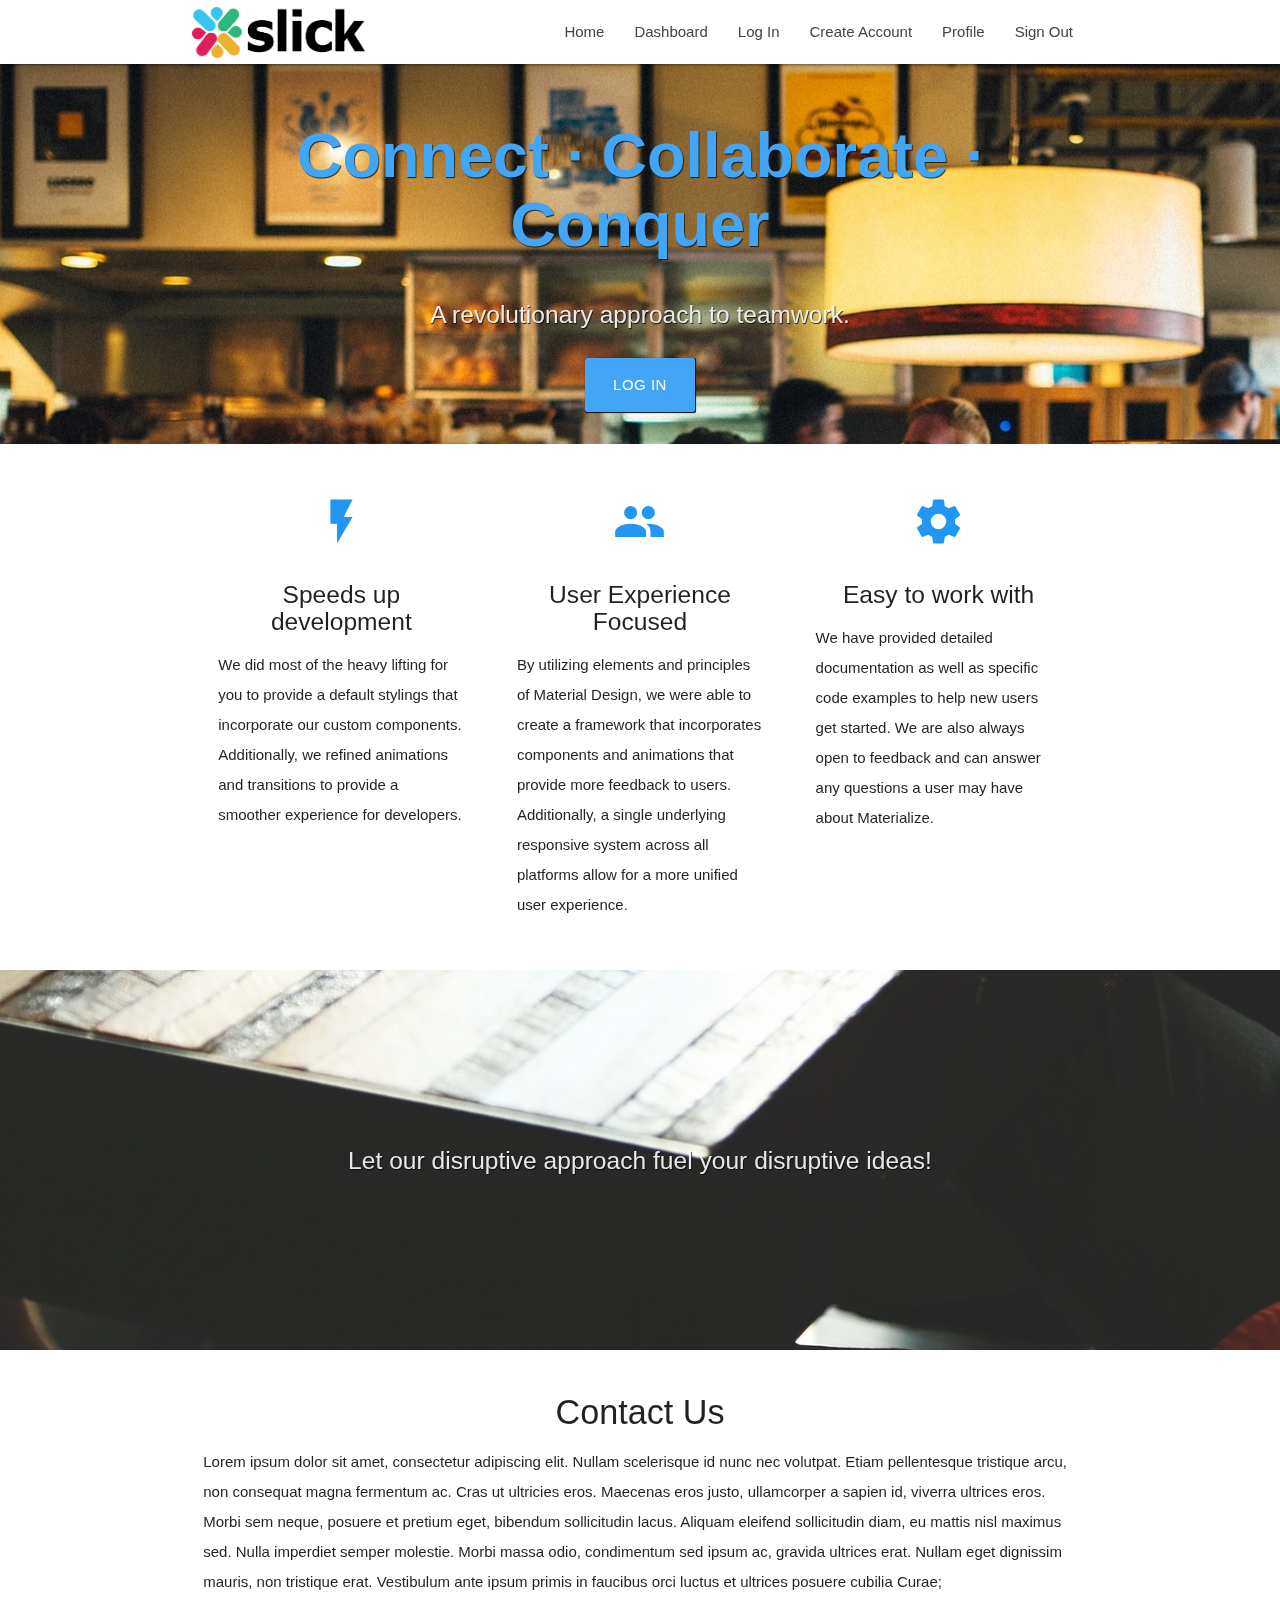
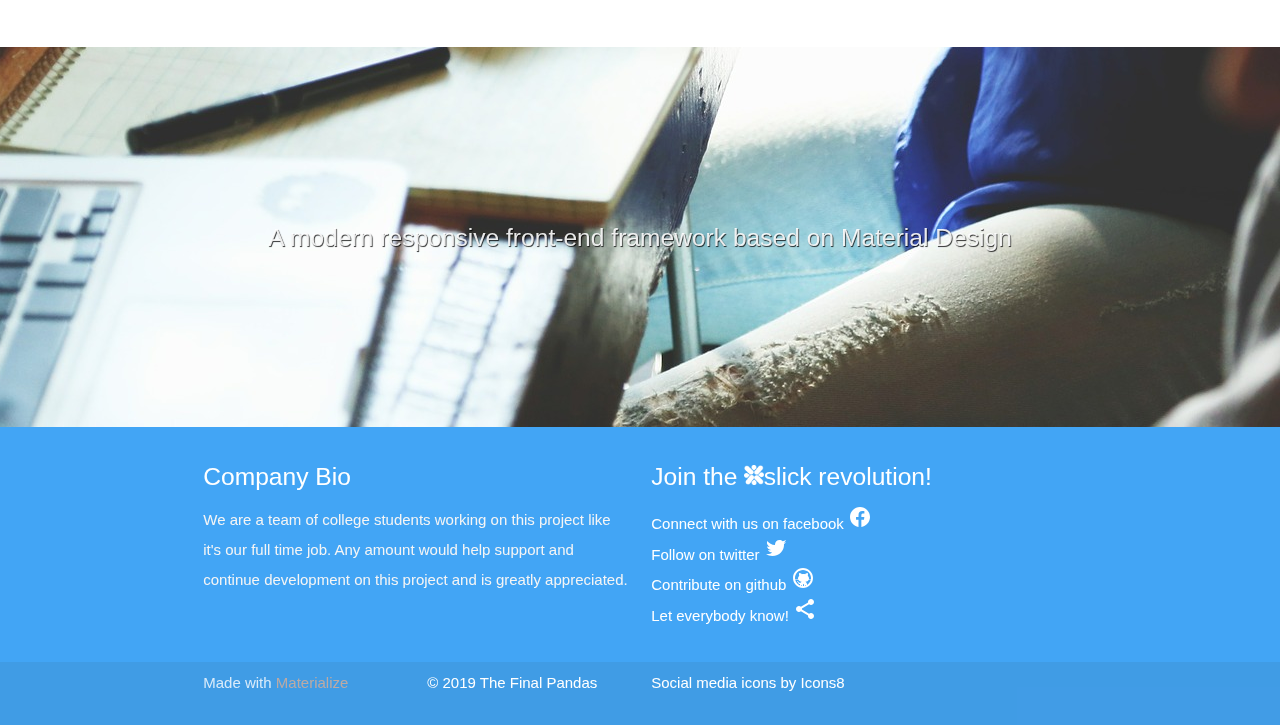
==== index.html @ f9eb0815 "Add files via upload" ====
<!DOCTYPE html>
<html lang="en">
  <head>
    <meta http-equiv="Content-Type" content="text/html; charset=UTF-8" />
    <meta name="viewport" content="width=device-width, initial-scale=1" />
    <link
      rel="shortcut icon"
      type="image/svg"
      href="./images/logo-colors-only.svg"
    />
    <title>slick</title>

    <!-- CSS  -->
    <link
      href="https://fonts.googleapis.com/icon?family=Material+Icons"
      rel="stylesheet"
    />
    <link
      href="css/materialize.css"
      type="text/css"
      rel="stylesheet"
      media="screen,projection"
    />
    <link
      rel="stylesheet"
      href="https://cdnjs.cloudflare.com/ajax/libs/font-awesome/4.7.0/css/font-awesome.min.css"
    />
    <link
      href="css/style.css"
      type="text/css"
      rel="stylesheet"
      media="screen,projection"
    />
  </head>
  <body>
    <nav class="white" role="navigation">
      <div class="nav-wrapper container">
        <a href="./index.html ">
          <img
            src="./images/slick-logo.png"
            alt="Slick Logo"
            id="logo-container"
            class="brand-logo"
            style="max-height: 80%; margin-top: .75%"
        /></a>

        <ul class="right hide-on-med-and-down">
          <li><a href="./index.html">Home</a></li>
          <li><a href="./dashboard.html">Dashboard</a></li>
          <li><a href="./userform.html">Log In</a></li>
          <li><a href="./userform.html">Create Account</a></li>
          <li><a href="#">Profile</a></li>
          <li><a href="#">Sign Out</a></li>
        </ul>

        <ul id="nav-mobile" class="sidenav">
          <li><a href="./index.html">Home</a></li>
          <li><a href="./dashboard.html">Dashboard</a></li>
          <li><a href="./userform.html">Log In</a></li>
          <li><a href="./userform.html">Create Account</a></li>
          <li><a href="#">Profile</a></li>
          <li><a href="#">Sign Out</a></li>
        </ul>
        <a href="#" data-target="nav-mobile" class="sidenav-trigger"
          ><i class="material-icons black-text">menu</i></a
        >
      </div>
    </nav>

    <div id="index-banner" class="parallax-container">
      <div class="section no-pad-bot">
        <div class="container">
          <br /><br />
          <h1
            class="header center blue-text text-lighten-1 text-shadow"
            style="font-weight: 600"
          >
            Connect
            <span class="hide-on-med-and-down">&#8729;</span>
            Collaborate
            <span class="hide-on-med-and-down">&#8729;</span>
            Conquer
          </h1>
          <div class="row center">
            <!-- <h5 class="header col s12 light"> -->
            <h5 class="header col s12 image-text text-shadow">
              A revolutionary approach to teamwork.
            </h5>
          </div>
          <div class="row center">
            <a
              href="./dashboard.html"
              id="download-button"
              class="btn-large waves-effect waves-light blue lighten-1 box-shadow"
              >Log In</a
            >
          </div>
          <br /><br />
        </div>
      </div>
      <div class="parallax">
        <img src="./images/background1.jpg" alt="Unsplashed background img 1" />
      </div>
    </div>

    <div class="container">
      <div class="section">
        <!--   Icon Section   -->
        <div class="row">
          <div class="col s12 m4">
            <div class="icon-block">
              <h2 class="center slick-blue-text">
                <i class="material-icons blue-text lighten-1">flash_on</i>
              </h2>
              <h5 class="center">Speeds up development</h5>

              <p class="light">
                We did most of the heavy lifting for you to provide a default
                stylings that incorporate our custom components. Additionally,
                we refined animations and transitions to provide a smoother
                experience for developers.
              </p>
            </div>
          </div>

          <div class="col s12 m4">
            <div class="icon-block">
              <h2 class="center slick-blue-text">
                <i class="material-icons blue-text lighten-1">group</i>
              </h2>
              <h5 class="center">User Experience Focused</h5>

              <p class="light">
                By utilizing elements and principles of Material Design, we were
                able to create a framework that incorporates components and
                animations that provide more feedback to users. Additionally, a
                single underlying responsive system across all platforms allow
                for a more unified user experience.
              </p>
            </div>
          </div>

          <div class="col s12 m4">
            <div class="icon-block">
              <h2 class="center slick-blue-text">
                <i class="material-icons blue-text lighten-1">settings</i>
              </h2>
              <h5 class="center">Easy to work with</h5>

              <p class="light">
                We have provided detailed documentation as well as specific code
                examples to help new users get started. We are also always open
                to feedback and can answer any questions a user may have about
                Materialize.
              </p>
            </div>
          </div>
        </div>
      </div>
    </div>

    <div class="parallax-container valign-wrapper">
      <div class="section no-pad-bot">
        <div class="container">
          <div class="row center">
            <h5 class="header col s12 light image-text text-shadow">
              Let our disruptive approach fuel your disruptive ideas!
            </h5>
          </div>
        </div>
      </div>
      <div class="parallax">
        <img src="./images/background2.jpg" alt="Unsplashed background img 2" />
      </div>
    </div>

    <div class="container">
      <div class="section">
        <div class="row">
          <div class="col s12 center">
            <h3><i class="mdi-content-send brown-text"></i></h3>
            <h4>Contact Us</h4>
            <p class="left-align light">
              Lorem ipsum dolor sit amet, consectetur adipiscing elit. Nullam
              scelerisque id nunc nec volutpat. Etiam pellentesque tristique
              arcu, non consequat magna fermentum ac. Cras ut ultricies eros.
              Maecenas eros justo, ullamcorper a sapien id, viverra ultrices
              eros. Morbi sem neque, posuere et pretium eget, bibendum
              sollicitudin lacus. Aliquam eleifend sollicitudin diam, eu mattis
              nisl maximus sed. Nulla imperdiet semper molestie. Morbi massa
              odio, condimentum sed ipsum ac, gravida ultrices erat. Nullam eget
              dignissim mauris, non tristique erat. Vestibulum ante ipsum primis
              in faucibus orci luctus et ultrices posuere cubilia Curae;
            </p>
          </div>
        </div>
      </div>
    </div>

    <div class="parallax-container valign-wrapper">
      <div class="section no-pad-bot">
        <div class="container">
          <div class="row center">
            <h5 class="header col s12 image-text text-shadow">
              A modern responsive front-end framework based on Material Design
            </h5>
          </div>
        </div>
      </div>
      <div class="parallax">
        <img src="./images/background3.jpg" alt="Unsplashed background img 3" />
      </div>
    </div>

    <!-- <footer class="page-footer teal"> -->
    <footer class="page-footer slick-blue-bg">
      <div class="container">
        <div class="row">
          <div class="col l6 s12">
            <h5 class="white-text">Company Bio</h5>
            <p class="grey-text text-lighten-4">
              We are a team of college students working on this project like
              it's our full time job. Any amount would help support and continue
              development on this project and is greatly appreciated.
            </p>
          </div>
          <div class="col l5 s12">
            <h5 class="white-text">
              Join the
              <img
                src="./images/slick-white.svg"
                alt=""
                style="max-height:20px"
              />slick revolution!
            </h5>
            <ul>
              <li>
                <a class="white-text" href="#!"
                  >Connect with us on facebook
                  <img src="./images/facebook.svg" alt=""
                /></a>
              </li>
              <li>
                <a class="white-text" href="#!"
                  >Follow on twitter <img src="./images/twitter.svg"
                /></a>
              </li>
              <li>
                <a class="white-text" href="#!"
                  >Contribute on github <img src="./images/github.svg" alt=""
                /></a>
              </li>
              <li>
                <a class="white-text" href="#!"
                  >Let everybody know!
                  <img src="./images/share.svg" alt="" class="s"
                /></a>
              </li>
            </ul>
          </div>
          <!-- <div class="col l3 s12">
            <h5 class="white-text">Connect</h5>
            <ul>
              <li><a class="white-text" href="#!">Link 1</a></li>
              <li><a class="white-text" href="#!">Link 2</a></li>
              <li><a class="white-text" href="#!">Link 3</a></li>
              <li><a class="white-text" href="#!">Link 4</a></li>
            </ul>
          </div> -->
        </div>
      </div>
      <div class="footer-copyright">
        <div class="container">
          <div class="row">
            <div class="col s12 l3">
              Made with
              <a
                class="brown-text text-lighten-3"
                href="http://materializecss.com"
                >Materialize</a
              >
            </div>
            <div class="col s12 l3 white-text">
              &copy; 2019 The Final Pandas
            </div>
            <a
              class="col s12 l3 white-text"
              href="https://icons8.com/icon/pack/social-networks/material"
              >Social media icons by Icons8</a
            >
          </div>
        </div>
      </div>
    </footer>

    <!--  Scripts-->
    <script src="https://code.jquery.com/jquery-2.1.1.min.js"></script>
    <script src="js/materialize.js"></script>
    <script src="js/init.js"></script>
  </body>
</html>
---- css/style.css ----
/* Custom Stylesheet */
/**
 * Use this file to override Materialize files so you can update
 * the core Materialize files in the future
 *
 * Made By MaterializeCSS.com
 */

/* * {
  border: solid 1px red;
} */

body {
  --template-teal: #26a69a;
  /* --slick-blue: #36c5f0; */
  --slick-blue: #42a5f5; /*blue lighten one*/
  --slick-yellow: #ecb22e;
  --slick-red: #e01e5a;
  --slick-green: #2eb67d;
}
/*****************************/
/* https://stackoverflow.com/questions/33862855/materialize-footer-not-going-to-bottom-of-page */
body {
  display: flex;
  min-height: 100vh;
  flex-direction: column;
}
main {
  flex: 1 0 auto;
}
/*****************************/
.text-shadow {
  text-shadow: 0.05rem 0.05rem 0.05rem rgba(0, 0, 0, 0.5),
    0.05rem 0.05rem 0.05rem rgba(0, 0, 0, 0.5);
}

.box-shadow {
  box-shadow: 0.05rem 0.05rem 0.05rem rgba(0, 0, 0, 0.7),
    0.05rem 0.05rem 0.05rem rgba(0, 0, 0, 0.7);
}
/* .slick-blue-text {
  color: var(--slick-blue);
} */
.font-half-partent {
  font-size: 0.5em;
}
.slick-yellow-text {
  color: var(--slick-yellow);
}
.slick-red-text {
  color: var(--slick-red);
}
.slick-green-text {
  color: var(--slick-green);
}
.slick-blue-bg {
  background-color: var(--slick-blue);
}
.image-text {
  font-weight: unset;
  text-shadow: 1px, 1px rgba(0, 0, 0, 0.75);
}
nav ul a,
nav .brand-logo {
  color: #444;
}

p {
  line-height: 2rem;
}

.sidenav-trigger {
  color: #26a69a;
}

.parallax-container {
  min-height: 380px;
  line-height: 0;
  height: auto;
  color: rgba(255, 255, 255, 0.9);
}
.parallax-container .section {
  width: 100%;
}

@media only screen and (max-width: 992px) {
  .parallax-container .section {
    position: absolute;
    top: 40%;
  }
  #index-banner .section {
    top: 10%;
  }
}

@media only screen and (max-width: 600px) {
  #index-banner .section {
    top: 0;
  }
}

.icon-block {
  padding: 0 15px;
}
.icon-block .material-icons {
  font-size: inherit;
}

footer.page-footer {
  margin: 0;
}

/*****************Userform CSS**********************/

/* label color */
.input-field label {
  color: #000;
}
/* label focus color */
.input-field input[type="text"]:focus + label {
  color: #000;
}
/* label underline focus color */
.input-field input[type="text"]:focus {
  border-bottom: 1px solid #000;
  box-shadow: 0 1px 0 0 #000;
}
/* valid color */
.input-field input[type="text"].valid {
  border-bottom: 1px solid #000;
  box-shadow: 0 1px 0 0 #000;
}
/* invalid color */
.input-field input[type="text"].invalid {
  border-bottom: 1px solid #000;
  box-shadow: 0 1px 0 0 #000;
}
/* icon prefix focus color */
.input-field .prefix.active {
  color: #000;
}

/*****************************************/
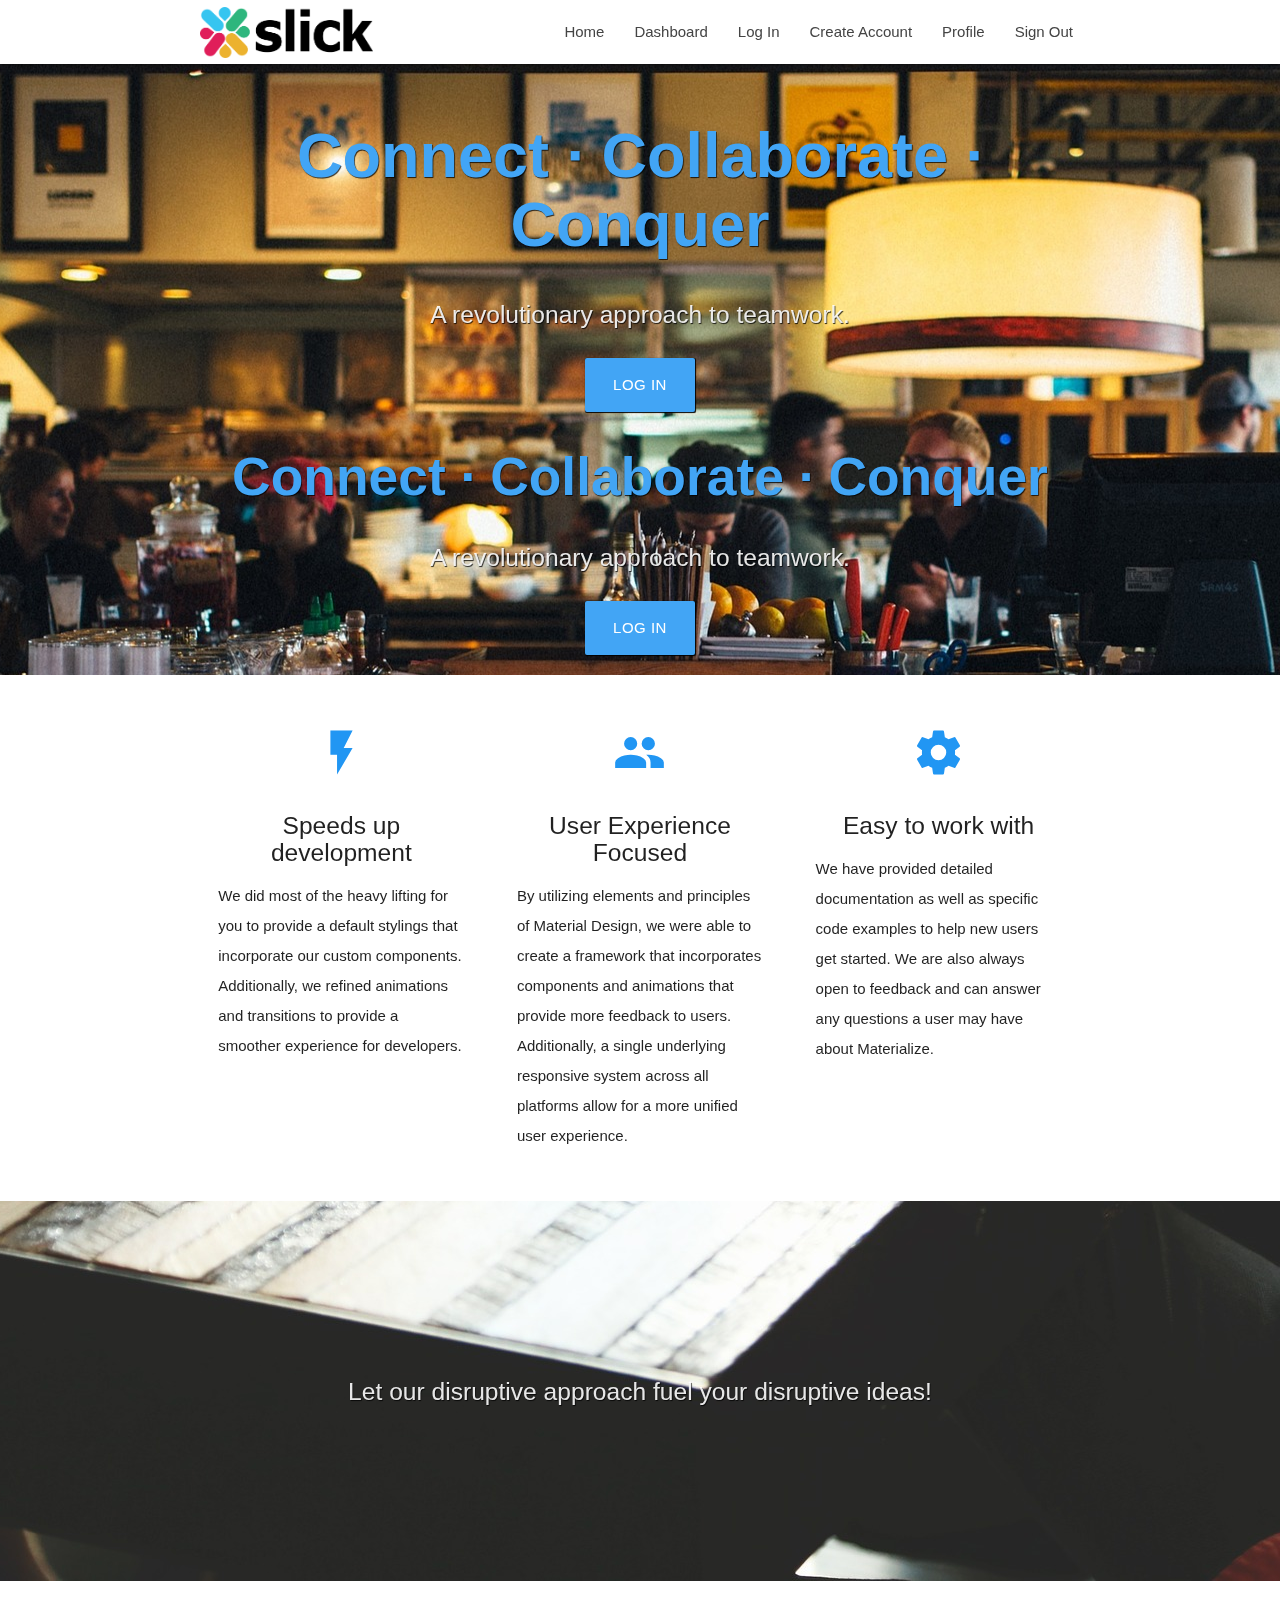
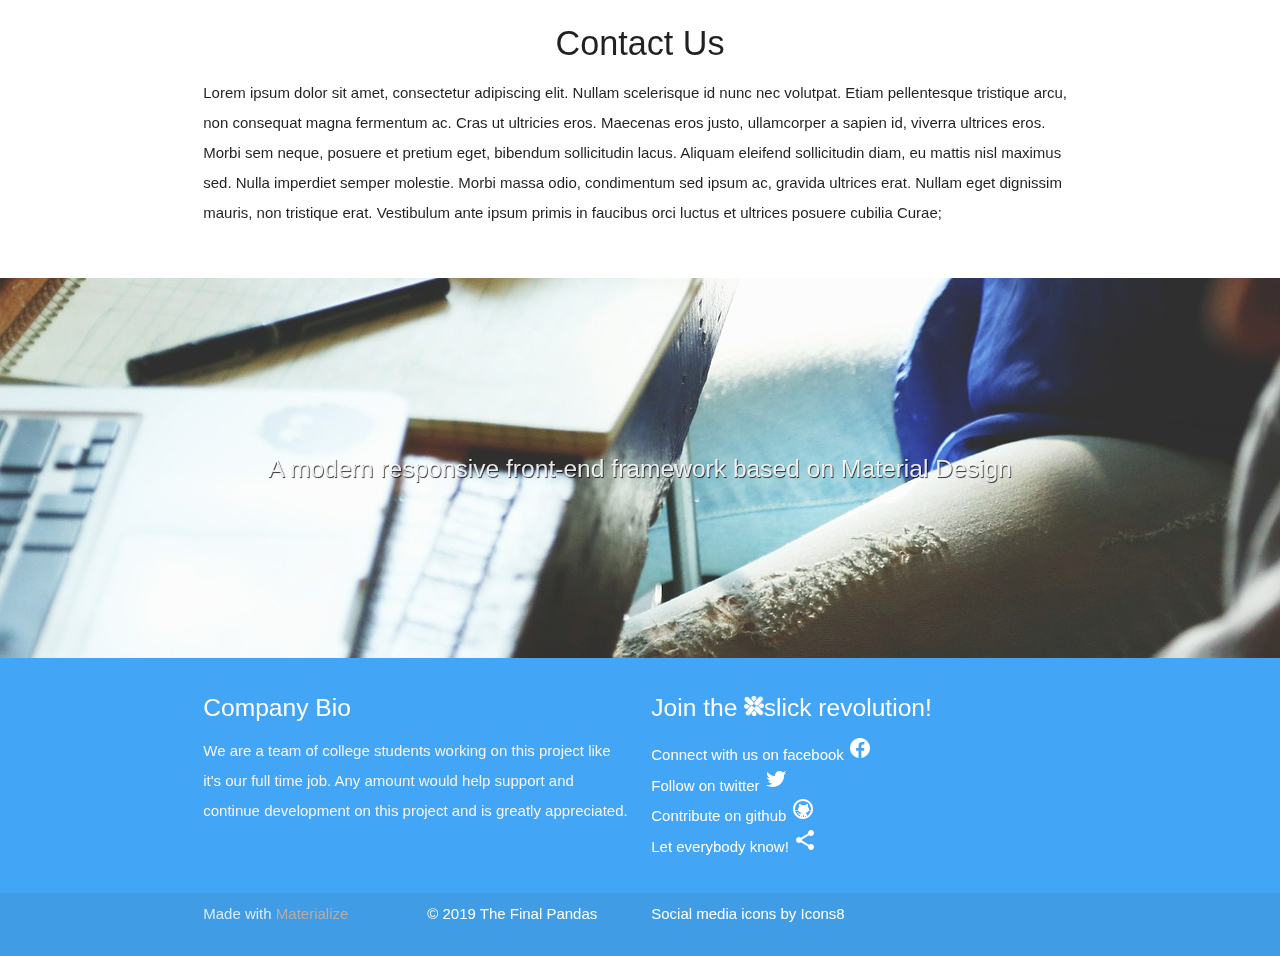
==== commit a6f7a77e: "Add files via upload" ====
--- a/index.html
+++ b/index.html
@@ -35,6 +35,7 @@
   <body>
     <nav class="white" role="navigation">
       <div class="nav-wrapper container">
+        0
         <a href="./index.html ">
           <img
             src="./images/slick-logo.png"
@@ -71,29 +72,57 @@
       <div class="section no-pad-bot">
         <div class="container">
           <br /><br />
-          <h1
-            class="header center blue-text text-lighten-1 text-shadow"
-            style="font-weight: 600"
-          >
-            Connect
-            <span class="hide-on-med-and-down">&#8729;</span>
-            Collaborate
-            <span class="hide-on-med-and-down">&#8729;</span>
-            Conquer
-          </h1>
-          <div class="row center">
-            <!-- <h5 class="header col s12 light"> -->
-            <h5 class="header col s12 image-text text-shadow">
-              A revolutionary approach to teamwork.
-            </h5>
-          </div>
-          <div class="row center">
-            <a
-              href="./dashboard.html"
-              id="download-button"
-              class="btn-large waves-effect waves-light blue lighten-1 box-shadow"
-              >Log In</a
+          <div class="hide-on-small-only">
+            <h1
+              class="header center blue-text text-lighten-1 text-shadow"
+              style="font-weight: 600"
             >
+              Connect
+              <span class="hide-on-med-and-down">&#8729;</span>
+              Collaborate
+              <span class="hide-on-med-and-down">&#8729;</span>
+              Conquer
+            </h1>
+            <div class="row center">
+              <!-- <h5 class="header col s12 light"> -->
+              <h5 class="header col s12 image-text text-shadow">
+                A revolutionary approach to teamwork.
+              </h5>
+            </div>
+            <div class="row center">
+              <a
+                href="./dashboard.html"
+                id="download-button"
+                class="btn-large waves-effect waves-light blue lighten-1 box-shadow"
+                >Log In</a
+              >
+            </div>
+          </div>
+          <div class="show-on-small">
+            <h2
+              class="header center blue-text text-lighten-1 text-shadow"
+              style="font-weight: 600"
+            >
+              Connect
+              <span class="hide-on-med-and-down">&#8729;</span>
+              Collaborate
+              <span class="hide-on-med-and-down">&#8729;</span>
+              Conquer
+            </h2>
+            <div class="row center">
+              <!-- <h5 class="header col s12 light"> -->
+              <h5 class="header col s12 image-text text-shadow">
+                A revolutionary approach to teamwork.
+              </h5>
+            </div>
+            <div class="row center">
+              <a
+                href="./dashboard.html"
+                id="download-button"
+                class="btn-large waves-effect waves-light blue lighten-1 box-shadow"
+                >Log In</a
+              >
+            </div>
           </div>
           <br /><br />
         </div>
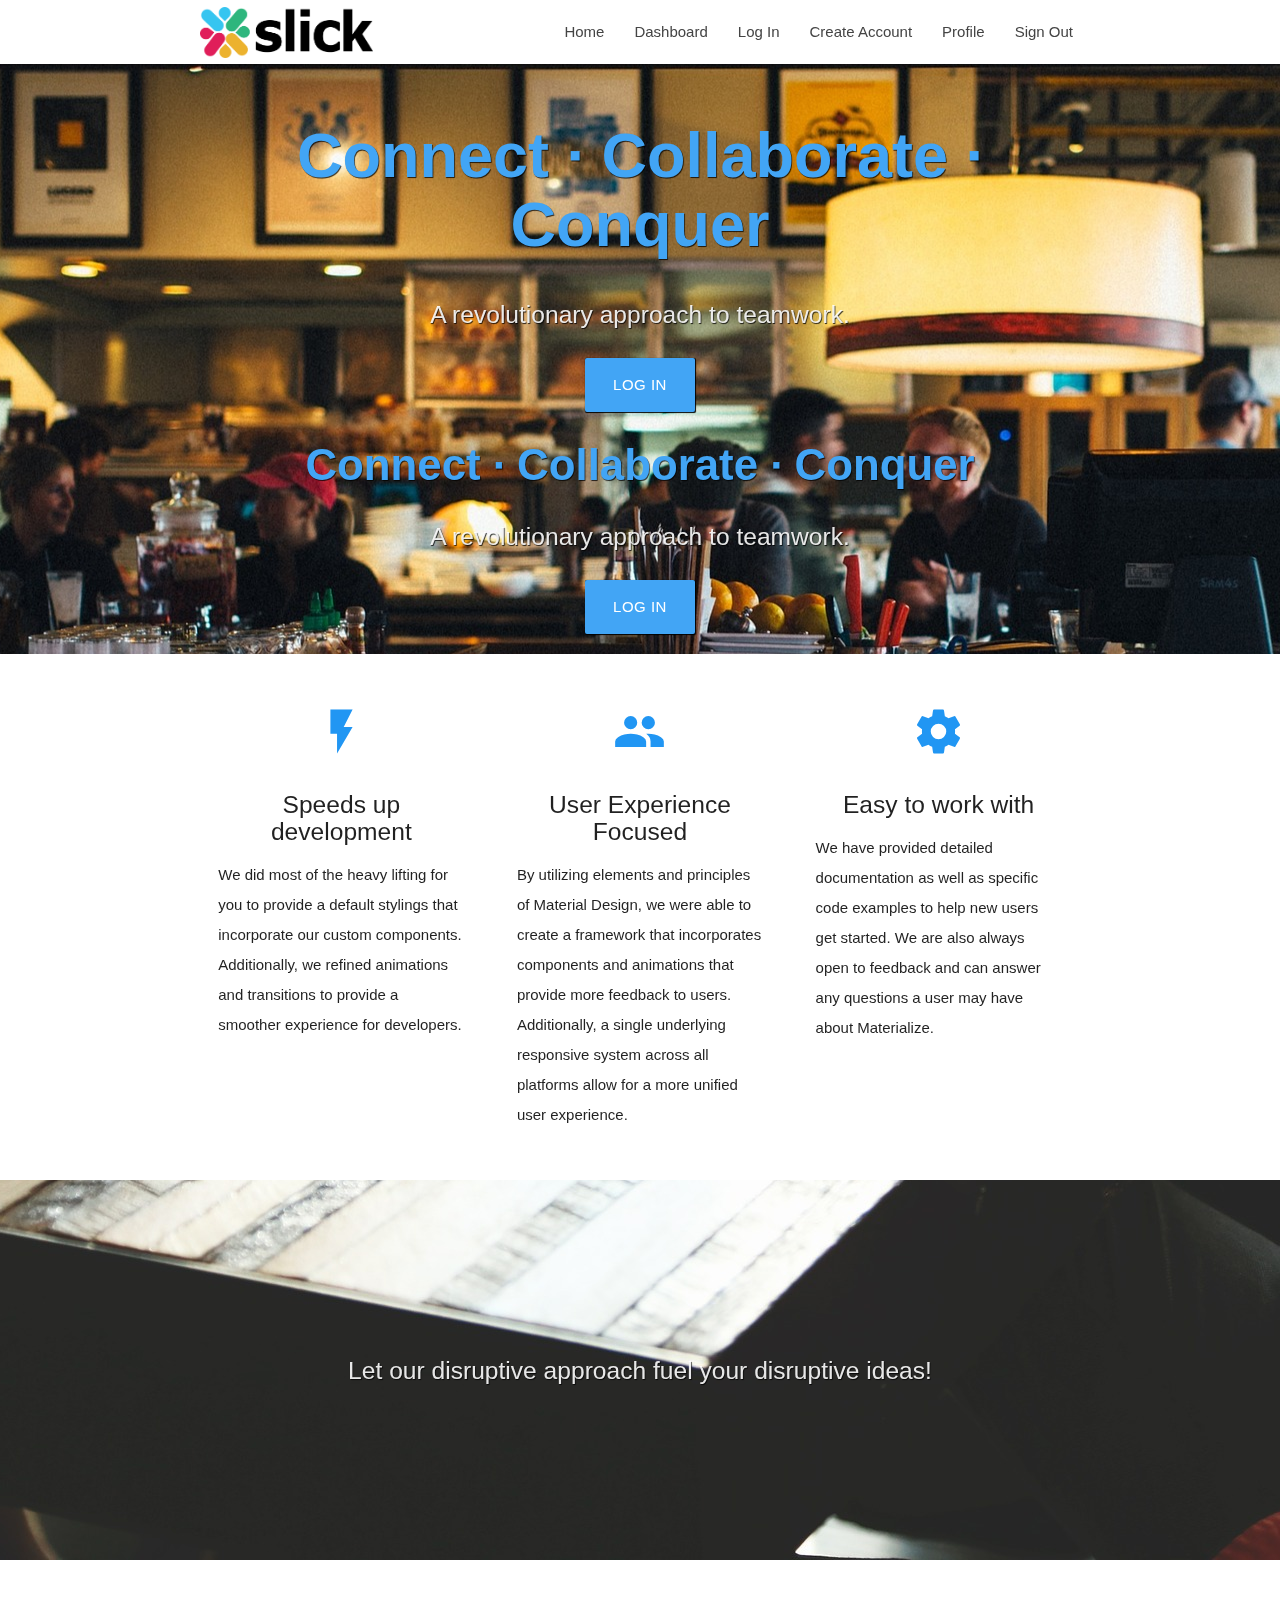
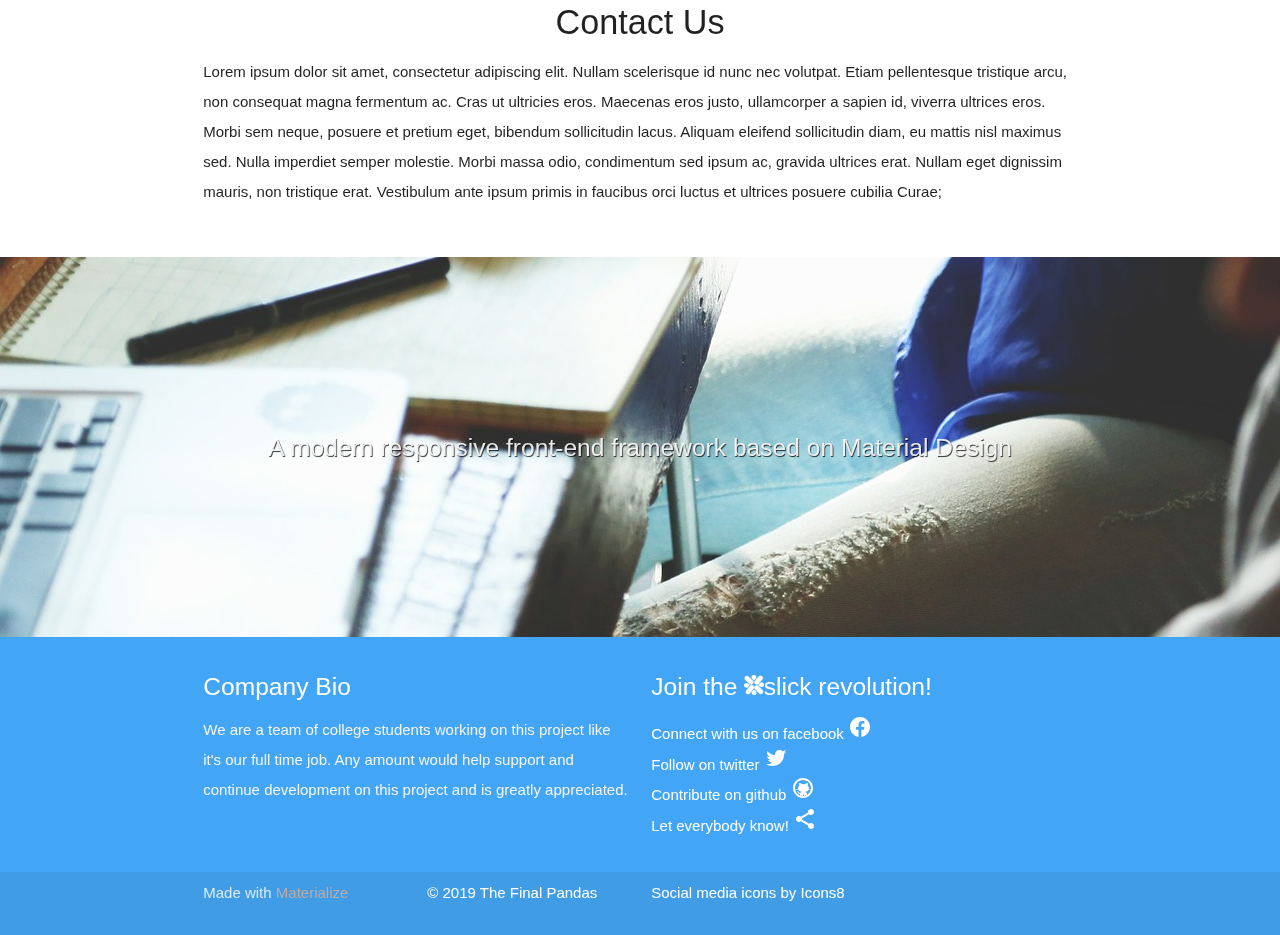
==== commit 5e3642e1: "Add files via upload" ====
--- a/index.html
+++ b/index.html
@@ -99,7 +99,7 @@
             </div>
           </div>
           <div class="show-on-small">
-            <h2
+            <h3
               class="header center blue-text text-lighten-1 text-shadow"
               style="font-weight: 600"
             >
@@ -108,7 +108,7 @@
               Collaborate
               <span class="hide-on-med-and-down">&#8729;</span>
               Conquer
-            </h2>
+            </h3>
             <div class="row center">
               <!-- <h5 class="header col s12 light"> -->
               <h5 class="header col s12 image-text text-shadow">
@@ -118,7 +118,7 @@
             <div class="row center">
               <a
                 href="./dashboard.html"
-                id="download-button"
+                id="log-in-button"
                 class="btn-large waves-effect waves-light blue lighten-1 box-shadow"
                 >Log In</a
               >
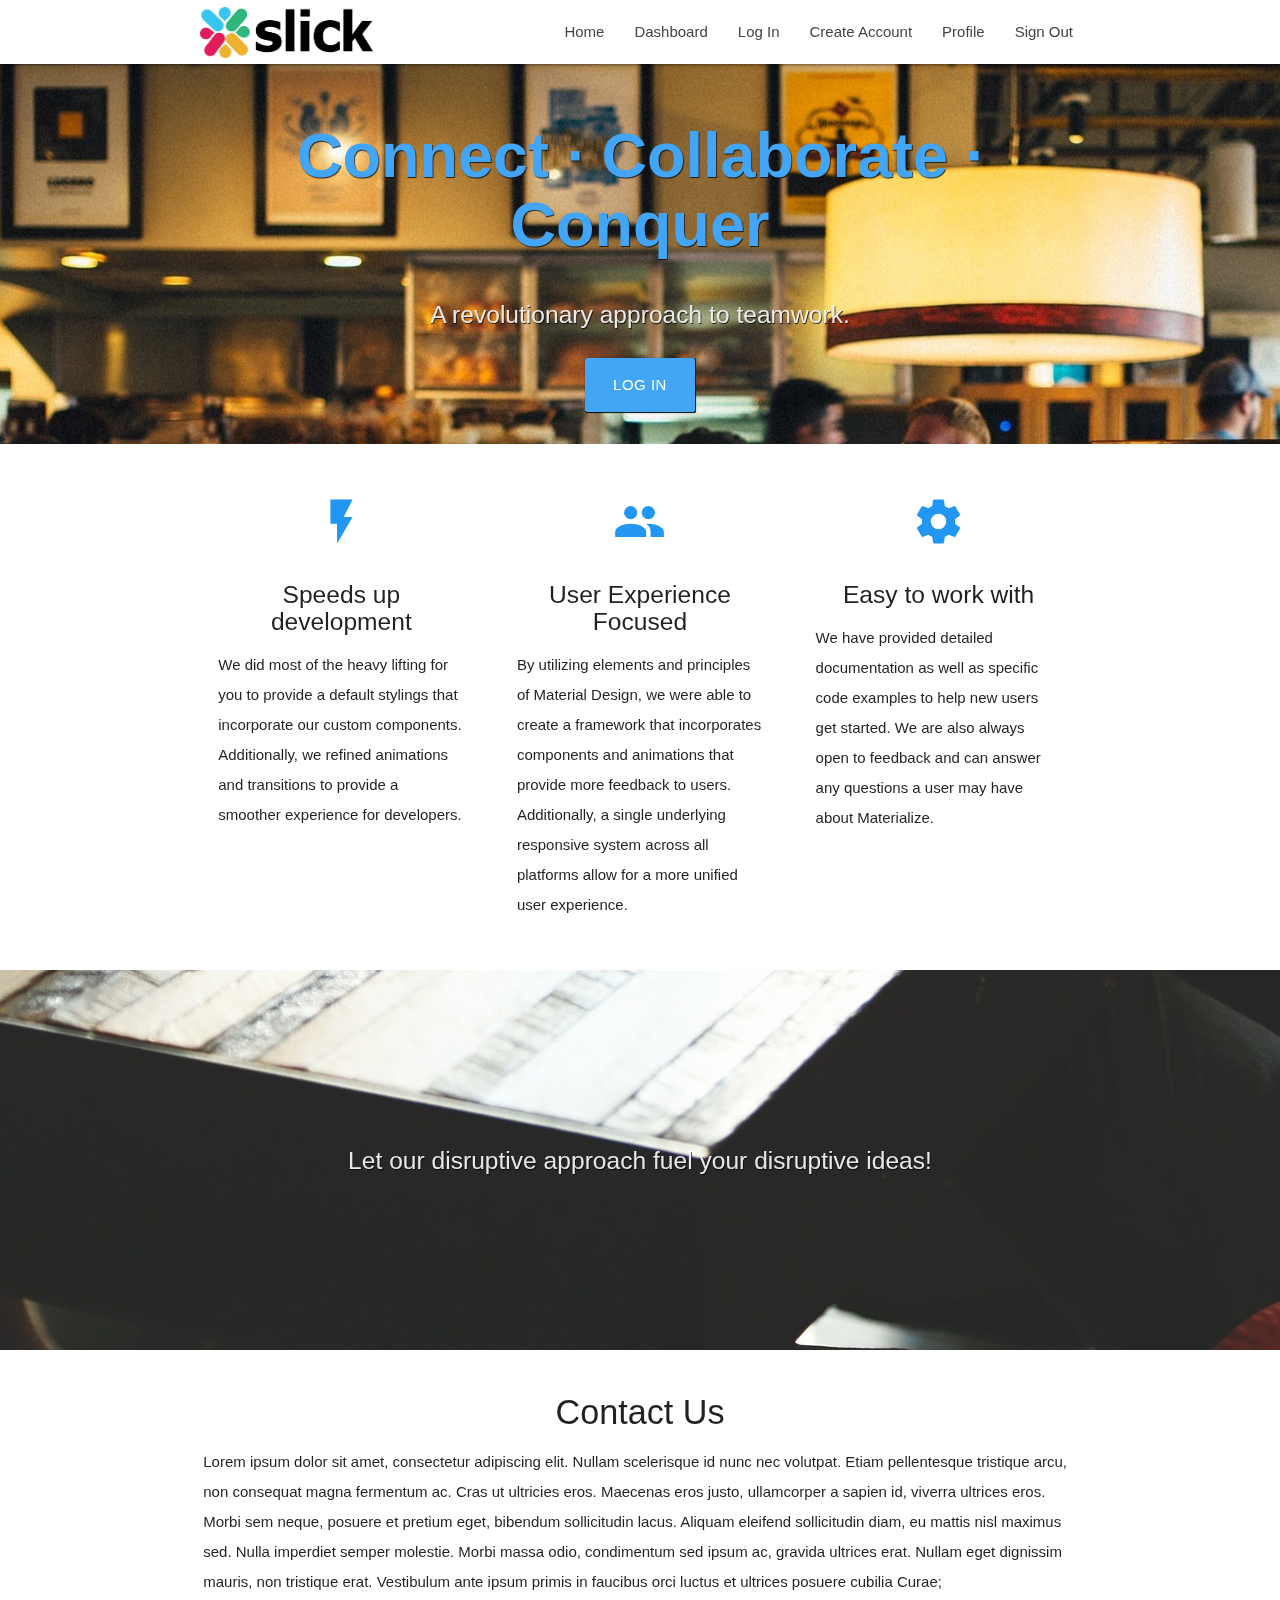
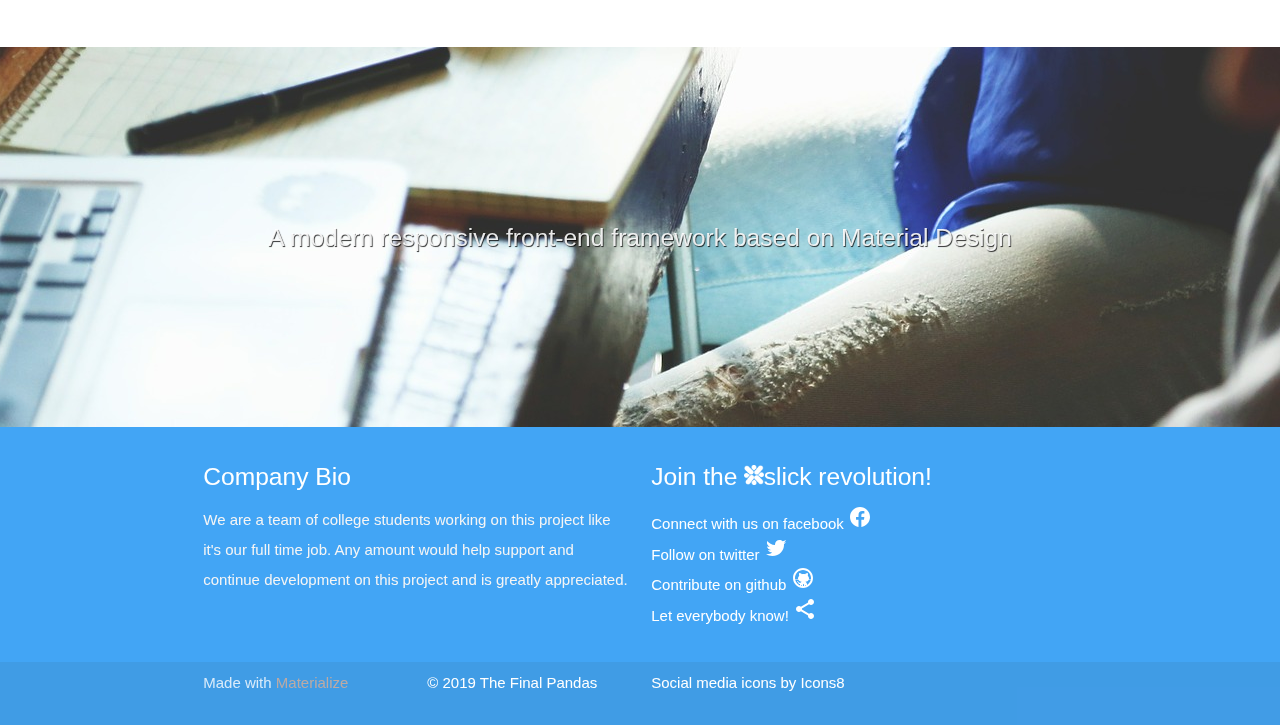
==== commit 0bcf26ac: "Add files via upload" ====
--- a/index.html
+++ b/index.html
@@ -98,7 +98,7 @@
               >
             </div>
           </div>
-          <div class="show-on-small">
+          <div class="show-on-small hide-on-med-and-up">
             <h3
               class="header center blue-text text-lighten-1 text-shadow"
               style="font-weight: 600"
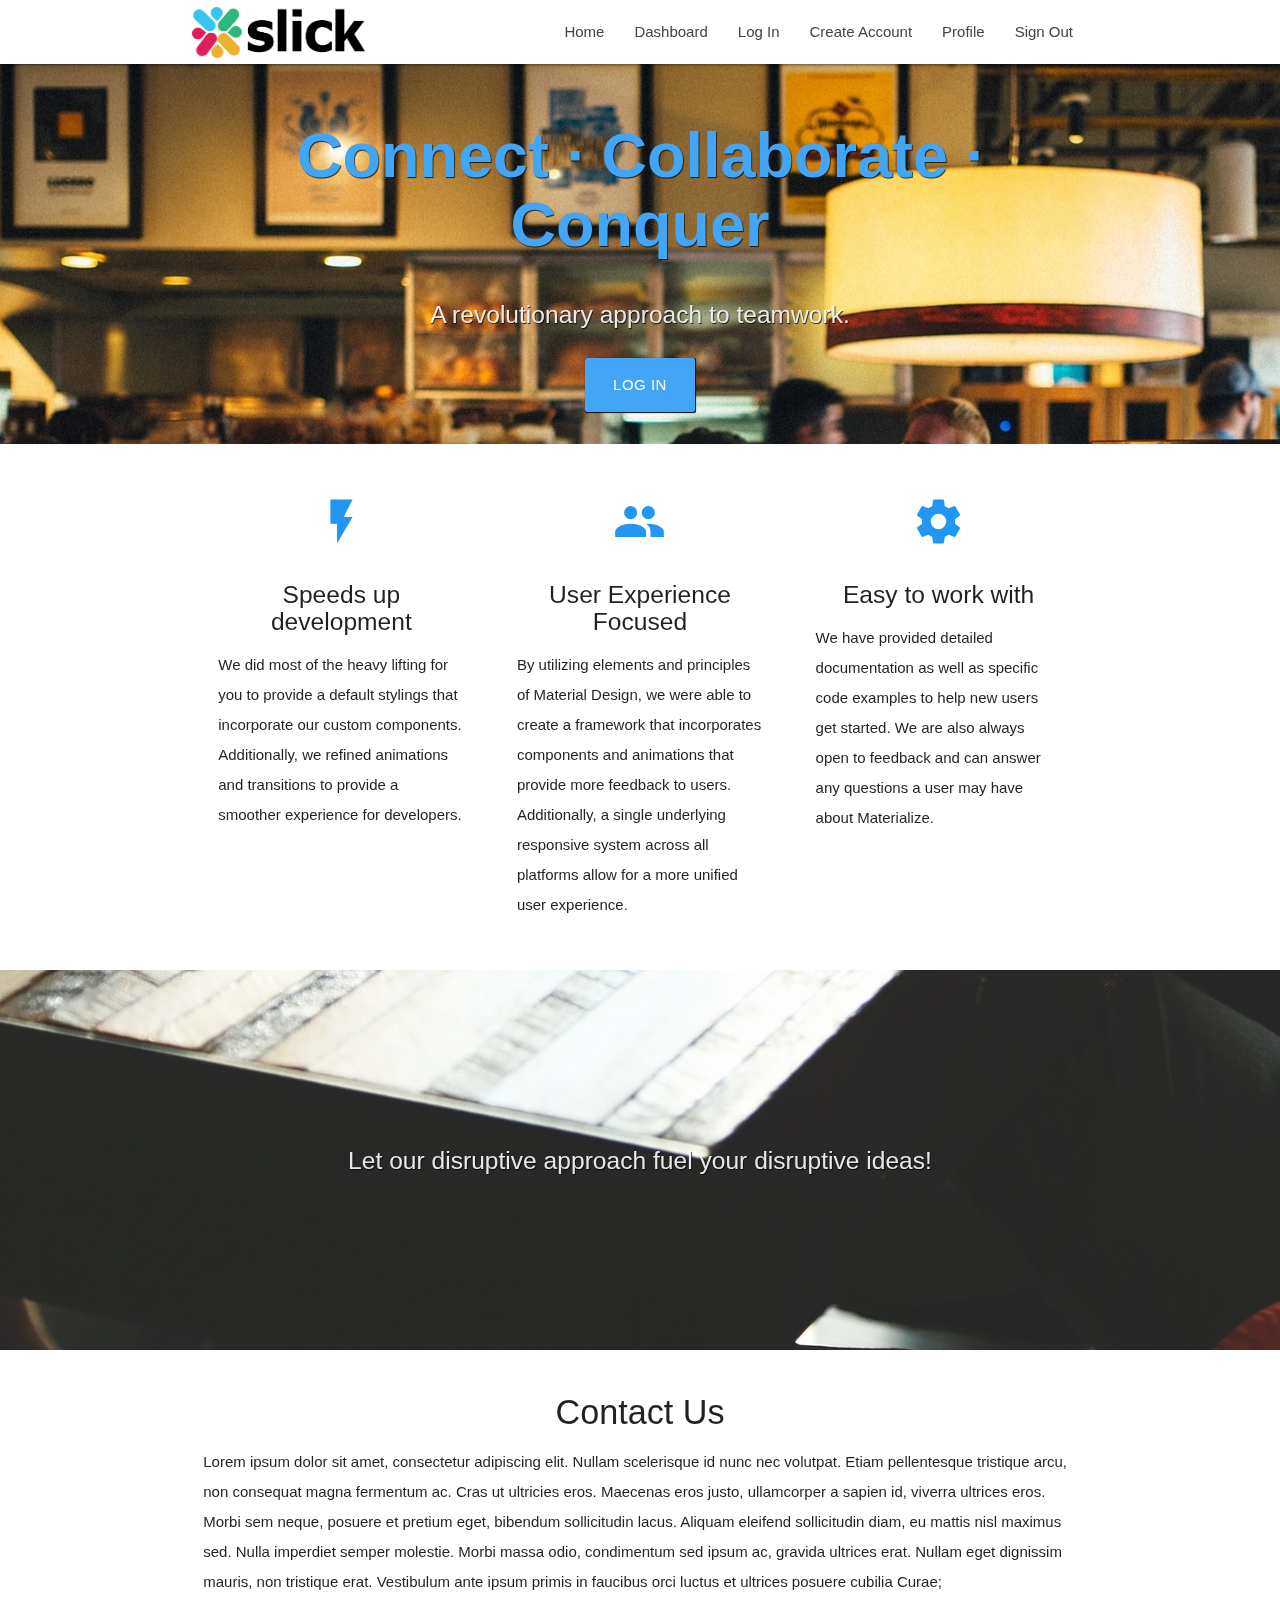
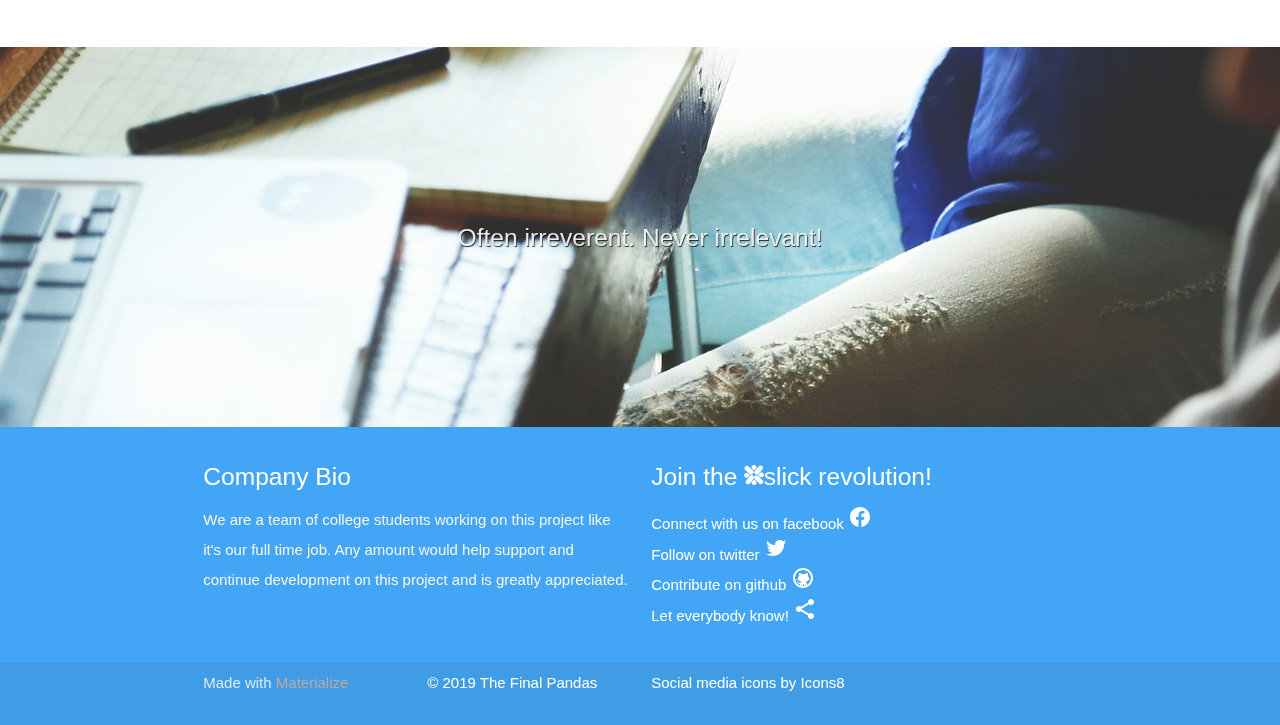
==== commit 278f5da7: "Add files via upload" ====
--- a/index.html
+++ b/index.html
@@ -35,7 +35,6 @@
   <body>
     <nav class="white" role="navigation">
       <div class="nav-wrapper container">
-        0
         <a href="./index.html ">
           <img
             src="./images/slick-logo.png"
@@ -48,8 +47,8 @@
         <ul class="right hide-on-med-and-down">
           <li><a href="./index.html">Home</a></li>
           <li><a href="./dashboard.html">Dashboard</a></li>
-          <li><a href="./userform.html">Log In</a></li>
-          <li><a href="./userform.html">Create Account</a></li>
+          <li><a href="./log-in.html">Log In</a></li>
+          <li><a href="./create-account.html">Create Account</a></li>
           <li><a href="#">Profile</a></li>
           <li><a href="#">Sign Out</a></li>
         </ul>
@@ -57,8 +56,8 @@
         <ul id="nav-mobile" class="sidenav">
           <li><a href="./index.html">Home</a></li>
           <li><a href="./dashboard.html">Dashboard</a></li>
-          <li><a href="./userform.html">Log In</a></li>
-          <li><a href="./userform.html">Create Account</a></li>
+          <li><a href="./log-in.html">Log In</a></li>
+          <li><a href="./create-account.html">Create Account</a></li>
           <li><a href="#">Profile</a></li>
           <li><a href="#">Sign Out</a></li>
         </ul>
@@ -72,58 +71,42 @@
       <div class="section no-pad-bot">
         <div class="container">
           <br /><br />
-          <div class="hide-on-small-only">
-            <h1
-              class="header center blue-text text-lighten-1 text-shadow"
-              style="font-weight: 600"
+
+          <h1
+            class="hide-on-small-only header center blue-text text-lighten-1 text-shadow"
+            style="font-weight: 600"
+          >
+            Connect
+            <span class="hide-on-med-and-down">&#8729;</span>
+            Collaborate
+            <span class="hide-on-med-and-down">&#8729;</span>
+            Conquer
+          </h1>
+          <!-- Header changed from H1 to H3 to save screen size on mobile. Button was being pushed off on small screens. -->
+          <h3
+            class="show-on-small hide-on-med-and-up header center blue-text text-lighten-1 text-shadow"
+            style="font-weight: 600"
+          >
+            Connect
+            <span class="hide-on-med-and-down">&#8729;</span>
+            Collaborate
+            <span class="hide-on-med-and-down">&#8729;</span>
+            Conquer
+          </h3>
+          <div class="row center">
+            <h5 class="header col s12 image-text text-shadow">
+              A revolutionary approach to teamwork.
+            </h5>
+          </div>
+          <div class="row center">
+            <a
+              href="./dashboard.html"
+              id="download-button"
+              class="btn-large waves-effect waves-light blue lighten-1 box-shadow"
+              >Log In</a
             >
-              Connect
-              <span class="hide-on-med-and-down">&#8729;</span>
-              Collaborate
-              <span class="hide-on-med-and-down">&#8729;</span>
-              Conquer
-            </h1>
-            <div class="row center">
-              <!-- <h5 class="header col s12 light"> -->
-              <h5 class="header col s12 image-text text-shadow">
-                A revolutionary approach to teamwork.
-              </h5>
-            </div>
-            <div class="row center">
-              <a
-                href="./dashboard.html"
-                id="download-button"
-                class="btn-large waves-effect waves-light blue lighten-1 box-shadow"
-                >Log In</a
-              >
-            </div>
-          </div>
-          <div class="show-on-small hide-on-med-and-up">
-            <h3
-              class="header center blue-text text-lighten-1 text-shadow"
-              style="font-weight: 600"
-            >
-              Connect
-              <span class="hide-on-med-and-down">&#8729;</span>
-              Collaborate
-              <span class="hide-on-med-and-down">&#8729;</span>
-              Conquer
-            </h3>
-            <div class="row center">
-              <!-- <h5 class="header col s12 light"> -->
-              <h5 class="header col s12 image-text text-shadow">
-                A revolutionary approach to teamwork.
-              </h5>
-            </div>
-            <div class="row center">
-              <a
-                href="./dashboard.html"
-                id="log-in-button"
-                class="btn-large waves-effect waves-light blue lighten-1 box-shadow"
-                >Log In</a
-              >
-            </div>
-          </div>
+          </div>
+
           <br /><br />
         </div>
       </div>
@@ -231,7 +214,7 @@
         <div class="container">
           <div class="row center">
             <h5 class="header col s12 image-text text-shadow">
-              A modern responsive front-end framework based on Material Design
+              Often irreverent. Never irrelevant!
             </h5>
           </div>
         </div>
@@ -241,7 +224,6 @@
       </div>
     </div>
 
-    <!-- <footer class="page-footer teal"> -->
     <footer class="page-footer slick-blue-bg">
       <div class="container">
         <div class="row">
